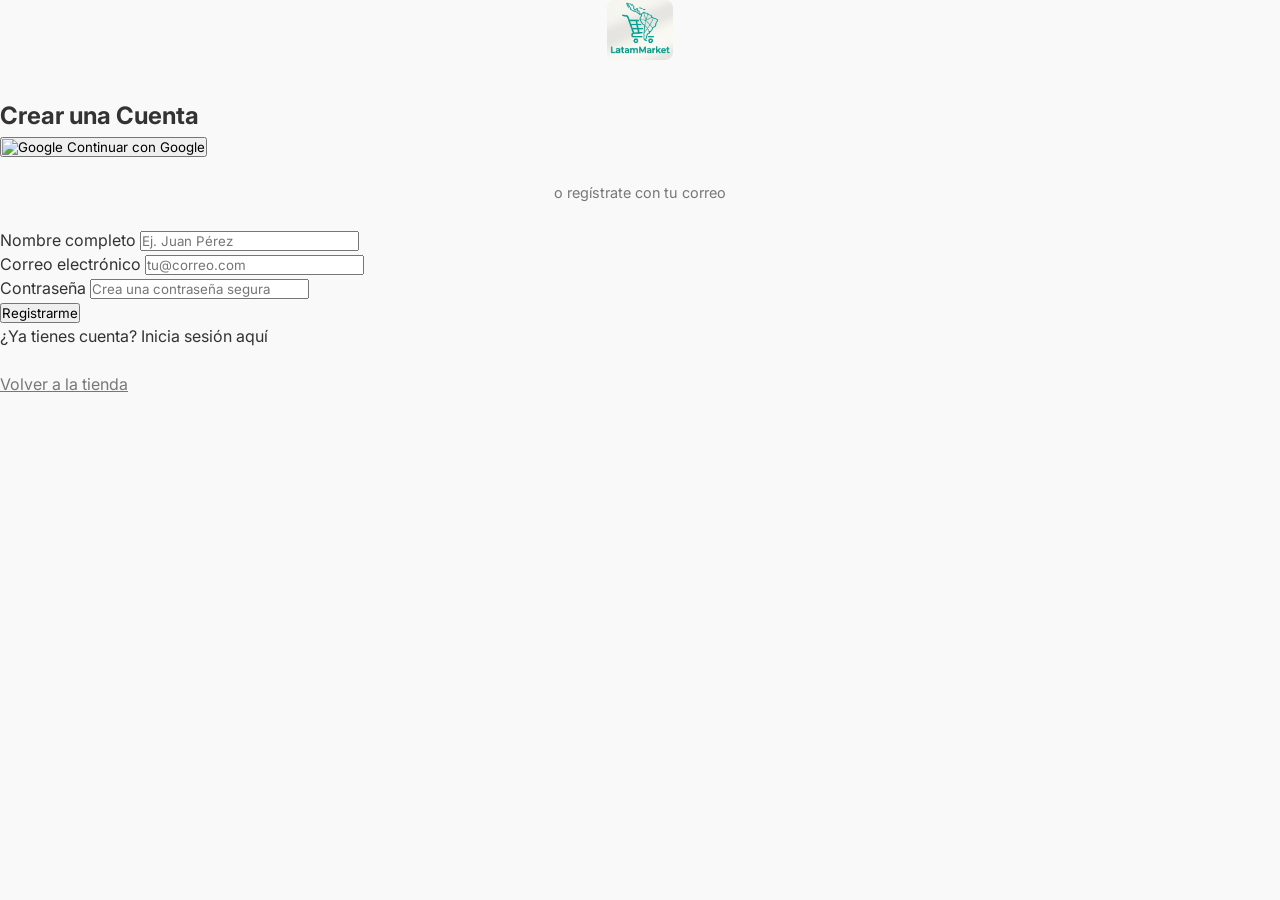
==== registro.html @ 6f2c010f "Add files via upload" ====
<!DOCTYPE html>
<html lang="es">
<head>
    <meta charset="UTF-8">
    <meta name="viewport" content="width=device-width, initial-scale=1.0">
    <title>Registro - LatamMarket</title>
    <link rel="stylesheet" href="styles.css">
    <link href="https://fonts.googleapis.com/css2?family=Inter:wght@300;400;500;600&display=swap" rel="stylesheet">
    <link rel="stylesheet" href="https://cdnjs.cloudflare.com/ajax/libs/font-awesome/6.4.0/css/all.min.css">
</head>
<body style="background-color: var(--gray-light);">

    <div class="auth-container">
        <div style="text-align: center; margin-bottom: 2rem;">
            <a href="index.html">
                <img src="logo.jpg" alt="LatamMarket Logo" style="height: 60px; border-radius: 8px;">
            </a>
        </div>
        
        <h2>Crear una Cuenta</h2>
        
        <button class="auth-google-btn">
            <img src="https://upload.wikimedia.org/wikipedia/commons/5/53/Google_%22G%22_Logo.svg" alt="Google" style="width: 20px;">
            Continuar con Google
        </button>

        <div style="text-align: center; margin: 1.5rem 0; color: var(--text-light); font-size: 0.9rem;">
            o regístrate con tu correo
        </div>

        <form action="index.html" onsubmit="alert('Esta es una demostración visual. En la Fase 2 conectaremos esto a la Base de Datos de Firebase.'); return false;">
            <div class="form-group">
                <label for="name">Nombre completo</label>
                <input type="text" id="name" placeholder="Ej. Juan Pérez" required>
            </div>
            <div class="form-group">
                <label for="email">Correo electrónico</label>
                <input type="email" id="email" placeholder="tu@correo.com" required>
            </div>
            <div class="form-group">
                <label for="password">Contraseña</label>
                <input type="password" id="password" placeholder="Crea una contraseña segura" required>
            </div>
            
            <button type="submit" class="auth-btn">Registrarme</button>
        </form>

        <div class="auth-links">
            ¿Ya tienes cuenta? <a href="#">Inicia sesión aquí</a><br><br>
            <a href="index.html" style="color: var(--text-light); text-decoration: underline;">Volver a la tienda</a>
        </div>
    </div>

</body>
</html>
---- styles.css ----
:root {
    --primary: #069c8b; /* Logo teal */
    --primary-hover: #047d6f;
    --text-dark: #333333;
    --text-light: #777777;
    --white: #ffffff;
    --gray-light: #f9f9f9;
    --gray-border: #eaeaea;
    --transition: all 0.2s ease;
}

* {
    margin: 0;
    padding: 0;
    box-sizing: border-box;
    font-family: 'Inter', sans-serif;
}

body {
    background-color: var(--white);
    color: var(--text-dark);
    line-height: 1.5;
}

a {
    text-decoration: none;
    color: inherit;
}

ul {
    list-style: none;
}

/* Topbar */
.topbar {
    background-color: var(--gray-light);
    border-bottom: 1px solid var(--gray-border);
    font-size: 0.85rem;
}

.topbar-container {
    max-width: 1200px;
    margin: 0 auto;
    padding: 0.5rem 2rem;
    display: flex;
    justify-content: space-between;
    align-items: center;
}

.topbar-left a, .topbar-right a {
    color: var(--text-light);
    margin-right: 1rem;
    transition: var(--transition);
}

.topbar-left a:hover, .topbar-right a:hover {
    color: var(--primary);
}

/* Header */
.header {
    background-color: var(--white);
    padding: 1.5rem 0;
    border-bottom: 1px solid var(--gray-border);
}

.header-container {
    max-width: 1200px;
    margin: 0 auto;
    padding: 0 2rem;
    display: flex;
    justify-content: space-between;
    align-items: center;
    gap: 2rem;
}

.logo-img {
    height: 70px;
    width: auto;
    object-fit: contain;
}

.search-container {
    flex: 1;
    max-width: 500px;
    display: flex;
    border: 1px solid var(--gray-border);
    border-radius: 4px;
    overflow: hidden;
}

.search-container input {
    flex: 1;
    padding: 0.8rem 1rem;
    border: none;
    outline: none;
    font-size: 0.9rem;
}

.search-container button {
    background-color: var(--white);
    color: var(--text-light);
    border: none;
    padding: 0 1.2rem;
    cursor: pointer;
    border-left: 1px solid var(--gray-border);
    transition: var(--transition);
}

.search-container button:hover {
    color: var(--primary);
}

.cart-icon {
    font-size: 1.5rem;
    color: var(--text-dark);
    position: relative;
    display: flex;
    align-items: center;
}

.cart-count {
    position: absolute;
    top: -8px;
    right: -12px;
    background-color: var(--primary);
    color: var(--white);
    font-size: 0.75rem;
    font-weight: 600;
    width: 20px;
    height: 20px;
    border-radius: 50%;
    display: flex;
    align-items: center;
    justify-content: center;
}

/* Navigation */
.main-nav {
    background-color: var(--white);
    border-bottom: 1px solid var(--gray-border);
}

.main-nav ul {
    max-width: 1200px;
    margin: 0 auto;
    padding: 0 2rem;
    display: flex;
    justify-content: center;
    gap: 2rem;
}

.main-nav a {
    display: block;
    padding: 1rem 0;
    font-size: 0.9rem;
    font-weight: 500;
    text-transform: uppercase;
    color: var(--text-dark);
    position: relative;
    transition: var(--transition);
}

.main-nav a:hover, .main-nav a.active {
    color: var(--primary);
}

/* Alert Banner */
.alert-banner {
    background-color: var(--gray-light);
    text-align: center;
    padding: 1rem;
    font-size: 0.9rem;
    color: var(--text-dark);
    border-bottom: 1px solid var(--gray-border);
}

/* Main Content (Products) */
.main-content {
    max-width: 1200px;
    margin: 3rem auto;
    padding: 0 2rem;
}

.products-grid {
    display: grid;
    grid-template-columns: repeat(auto-fill, minmax(250px, 1fr));
    gap: 2rem;
}

.product-card {
    background-color: var(--white);
    transition: var(--transition);
    display: flex;
    flex-direction: column;
}

.product-card:hover {
    transform: translateY(-5px);
}

.product-img {
    width: 100%;
    aspect-ratio: 1;
    object-fit: cover;
    background-color: var(--gray-light);
    margin-bottom: 1rem;
}

.product-info {
    text-align: center;
    flex: 1;
    display: flex;
    flex-direction: column;
}

.product-title {
    font-size: 0.95rem;
    font-weight: 400;
    color: var(--text-dark);
    margin-bottom: 0.5rem;
}

.product-price {
    font-size: 1.1rem;
    font-weight: 600;
    color: var(--text-dark);
    margin-bottom: 1rem;
}

.add-to-cart {
    background-color: var(--primary);
    color: var(--white);
    border: none;
    padding: 0.8rem;
    width: 100%;
    font-size: 0.9rem;
    font-weight: 500;
    cursor: pointer;
    transition: var(--transition);
    margin-top: auto;
}

.add-to-cart:hover {
    background-color: var(--primary-hover);
}

/* Cart Sidebar (Minimalist) */
.cart-overlay {
    position: fixed;
    top: 0; left: 0; width: 100%; height: 100%;
    background-color: rgba(0,0,0,0.4);
    z-index: 1000;
    display: none;
    opacity: 0;
    transition: var(--transition);
}
.cart-overlay.active { display: block; opacity: 1; }

.cart-sidebar {
    position: fixed;
    top: 0; right: -400px;
    width: 400px; height: 100%;
    background-color: var(--white);
    z-index: 1001;
    box-shadow: -2px 0 10px rgba(0,0,0,0.05);
    transition: right 0.3s ease;
    display: flex; flex-direction: column;
}
.cart-sidebar.active { right: 0; }

.cart-header {
    padding: 1.5rem;
    border-bottom: 1px solid var(--gray-border);
    display: flex; justify-content: space-between; align-items: center;
}
.cart-header h2 { font-size: 1.2rem; font-weight: 500; }
.close-cart { background: none; border: none; font-size: 1.2rem; cursor: pointer; color: var(--text-light); }
.close-cart:hover { color: var(--text-dark); }

.cart-items { flex: 1; padding: 1.5rem; overflow-y: auto; display: flex; flex-direction: column; gap: 1rem; }
.cart-item { display: flex; gap: 1rem; padding-bottom: 1rem; border-bottom: 1px solid var(--gray-border); }
.cart-item img { width: 60px; height: 60px; object-fit: cover; }
.item-details { flex: 1; }
.item-details h4 { font-size: 0.9rem; font-weight: 400; margin-bottom: 0.2rem; }
.item-price { font-weight: 600; font-size: 0.95rem; }
.remove-item { color: var(--text-light); background: none; border: none; font-size: 0.8rem; cursor: pointer; text-decoration: underline; margin-top: 0.3rem;}
.remove-item:hover { color: var(--text-dark); }

.cart-footer { padding: 1.5rem; border-top: 1px solid var(--gray-border); }
.cart-total { display: flex; justify-content: space-between; font-size: 1.1rem; font-weight: 600; margin-bottom: 1rem; }
.checkout-btn { width: 100%; padding: 1rem; background-color: var(--primary); color: var(--white); border: none; font-size: 1rem; font-weight: 500; cursor: pointer; transition: var(--transition); }
.checkout-btn:hover { background-color: var(--primary-hover); }

/* Footer */
.footer {
    background-color: var(--gray-light);
    border-top: 1px solid var(--gray-border);
    padding: 4rem 0 0;
    margin-top: 4rem;
}

.footer-container {
    max-width: 1200px;
    margin: 0 auto;
    padding: 0 2rem 2rem;
    display: grid;
    grid-template-columns: repeat(auto-fit, minmax(200px, 1fr));
    gap: 3rem;
}

.footer-col h4 {
    font-size: 1rem;
    font-weight: 600;
    margin-bottom: 1.5rem;
    color: var(--text-dark);
}

.footer-col p, .footer-col a {
    color: var(--text-light);
    font-size: 0.9rem;
    margin-bottom: 0.8rem;
    display: block;
    transition: var(--transition);
}

.footer-col a:hover {
    color: var(--primary);
}

.newsletter {
    display: flex;
    flex-direction: column;
    gap: 0.5rem;
}

.newsletter input {
    padding: 0.8rem;
    border: 1px solid var(--gray-border);
    outline: none;
}

.newsletter button {
    padding: 0.8rem;
    background-color: var(--text-dark);
    color: var(--white);
    border: none;
    cursor: pointer;
    transition: var(--transition);
}

.newsletter button:hover {
    background-color: var(--primary);
}

.footer-bottom {
    text-align: center;
    padding: 1.5rem;
    border-top: 1px solid var(--gray-border);
    color: var(--text-light);
    font-size: 0.85rem;
}

@media (max-width: 768px) {
    .header-container { flex-direction: column; gap: 1rem; }
    .search-container { width: 100%; }
    .main-nav ul { flex-wrap: wrap; gap: 1rem; justify-content: center; }
}
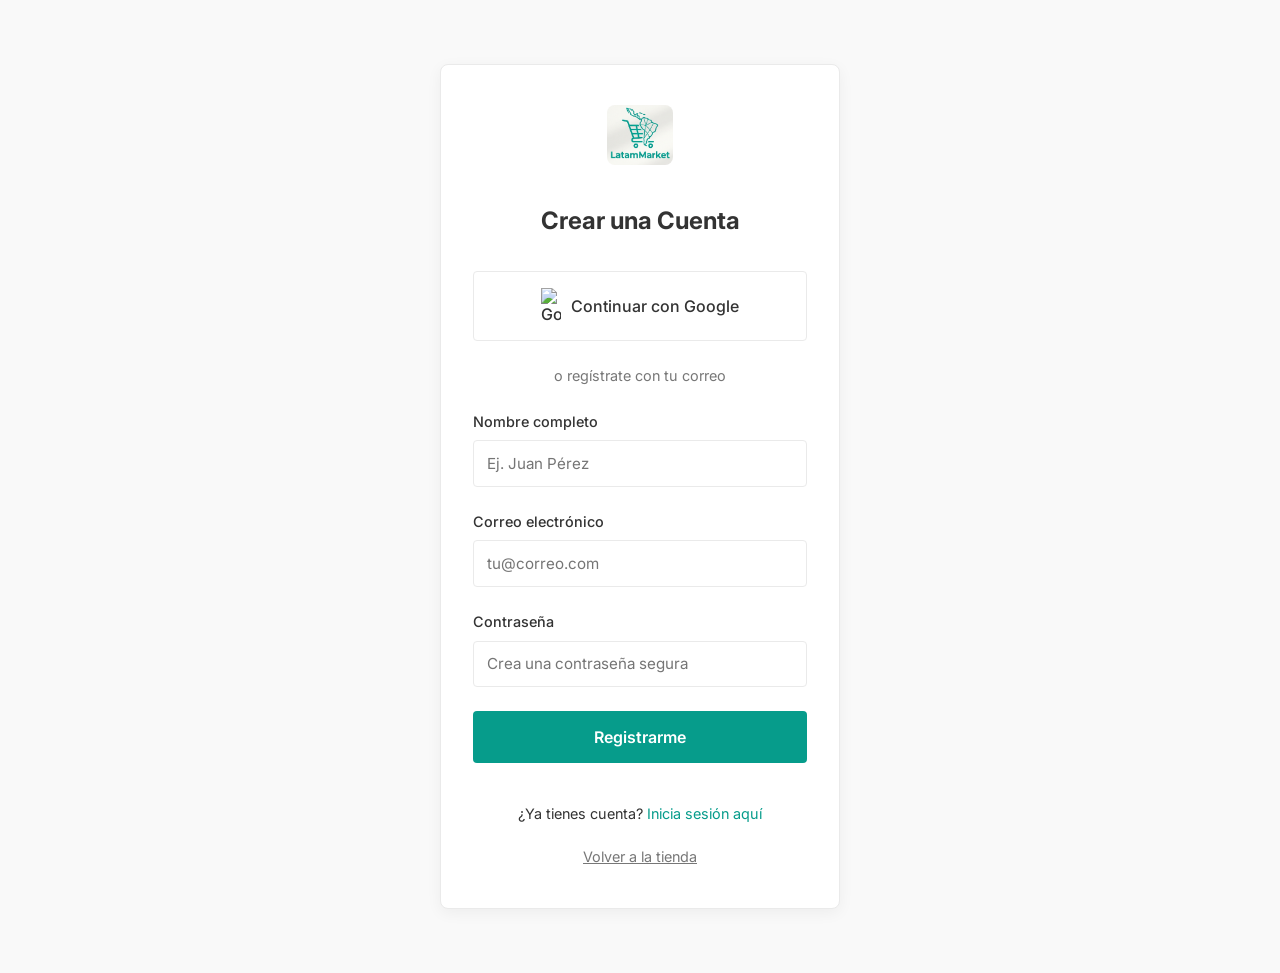
==== commit 228c6795: "Add files via upload" ====
--- a/registro.html
+++ b/registro.html
@@ -4,6 +4,7 @@
     <meta charset="UTF-8">
     <meta name="viewport" content="width=device-width, initial-scale=1.0">
     <title>Registro - LatamMarket</title>
+    <link rel="icon" href="logo.jpg" type="image/jpeg">
     <link rel="stylesheet" href="styles.css">
     <link href="https://fonts.googleapis.com/css2?family=Inter:wght@300;400;500;600&display=swap" rel="stylesheet">
     <link rel="stylesheet" href="https://cdnjs.cloudflare.com/ajax/libs/font-awesome/6.4.0/css/all.min.css">
--- a/styles.css
+++ b/styles.css
@@ -193,6 +193,7 @@
     transition: var(--transition);
     display: flex;
     flex-direction: column;
+    position: relative; /* Para posicionar el corazón */
 }
 
 .product-card:hover {
@@ -366,3 +367,126 @@
     .search-container { width: 100%; }
     .main-nav ul { flex-wrap: wrap; gap: 1rem; justify-content: center; }
 }
+
+/* Favoritos Styles */
+.fav-btn {
+    position: absolute;
+    top: 10px;
+    right: 10px;
+    background: var(--white);
+    border: none;
+    width: 35px;
+    height: 35px;
+    border-radius: 50%;
+    display: flex;
+    align-items: center;
+    justify-content: center;
+    font-size: 1.2rem;
+    color: var(--gray-border);
+    cursor: pointer;
+    box-shadow: 0 2px 5px rgba(0,0,0,0.1);
+    z-index: 10;
+    transition: var(--transition);
+}
+.fav-btn:hover {
+    color: #ff4757;
+}
+.active-heart {
+    color: #ff4757 !important;
+}
+.fav-count {
+    position: absolute;
+    top: -8px;
+    right: -12px;
+    background-color: #ff4757;
+    color: var(--white);
+    font-size: 0.75rem;
+    font-weight: 600;
+    width: 20px;
+    height: 20px;
+    border-radius: 50%;
+    display: flex;
+    align-items: center;
+    justify-content: center;
+    transition: var(--transition);
+}
+
+/* Pagina de Registro */
+.auth-container {
+    max-width: 400px;
+    margin: 4rem auto;
+    padding: 2.5rem 2rem;
+    background: var(--white);
+    border-radius: 8px;
+    box-shadow: 0 4px 15px rgba(0,0,0,0.05);
+    border: 1px solid var(--gray-border);
+}
+.auth-container h2 {
+    text-align: center;
+    margin-bottom: 2rem;
+    color: var(--text-dark);
+}
+.form-group {
+    margin-bottom: 1.5rem;
+}
+.form-group label {
+    display: block;
+    margin-bottom: 0.5rem;
+    font-size: 0.9rem;
+    color: var(--text-dark);
+    font-weight: 500;
+}
+.form-group input {
+    width: 100%;
+    padding: 0.8rem;
+    border: 1px solid var(--gray-border);
+    border-radius: 4px;
+    outline: none;
+    font-size: 0.95rem;
+}
+.form-group input:focus {
+    border-color: var(--primary);
+}
+.auth-btn {
+    width: 100%;
+    padding: 1rem;
+    background: var(--primary);
+    color: var(--white);
+    border: none;
+    border-radius: 4px;
+    font-size: 1rem;
+    font-weight: 600;
+    cursor: pointer;
+    transition: var(--transition);
+    margin-bottom: 1rem;
+}
+.auth-btn:hover {
+    background: var(--primary-hover);
+}
+.auth-google-btn {
+    width: 100%;
+    padding: 1rem;
+    background: var(--white);
+    color: var(--text-dark);
+    border: 1px solid var(--gray-border);
+    border-radius: 4px;
+    font-size: 1rem;
+    cursor: pointer;
+    display: flex;
+    align-items: center;
+    justify-content: center;
+    gap: 10px;
+    transition: var(--transition);
+    font-weight: 500;
+}
+.auth-google-btn:hover {
+    background: var(--gray-light);
+}
+.auth-links {
+    text-align: center;
+    font-size: 0.9rem;
+    margin-top: 1.5rem;
+}
+.auth-links a {
+    color: var(--primary);
+}
